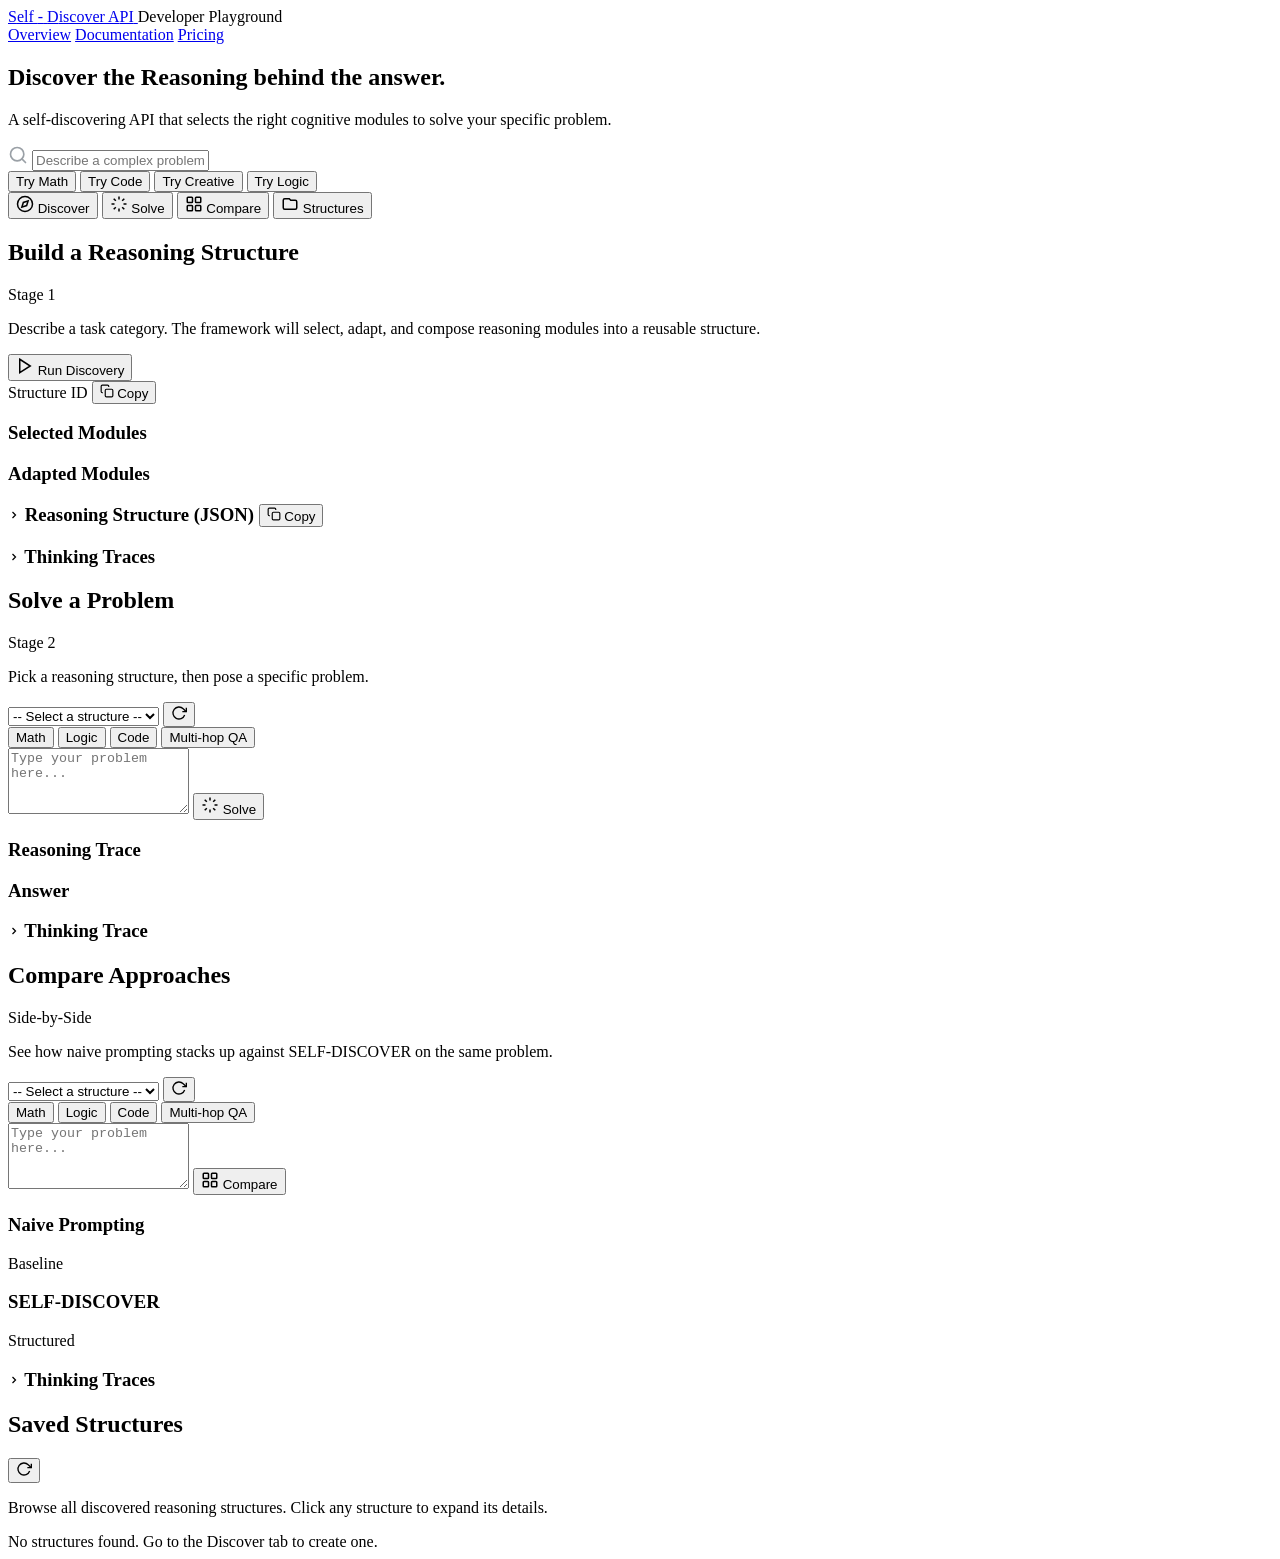
==== frontend/index.html @ 5d6c4130 "Add full SELF-DISCOVER POC app: FastAPI backend, frontend, tests, docs - Backend: FastAPI + aiosqlit" ====
<!DOCTYPE html>
<html lang="en">
<head>
  <meta charset="UTF-8" />
  <meta name="viewport" content="width=device-width, initial-scale=1.0" />
  <title>Self-Discover API — Developer Portal</title>
  <link rel="preconnect" href="https://fonts.googleapis.com">
  <link rel="preconnect" href="https://fonts.gstatic.com" crossorigin>
  <link href="https://fonts.googleapis.com/css2?family=Google+Sans:wght@400;500;700&family=Google+Sans+Display:wght@400;500;700&family=Roboto:wght@300;400;500&family=Roboto+Mono:wght@400;500&display=swap" rel="stylesheet">
  <link rel="stylesheet" href="/static/style.css" />
</head>
<body>

  <!-- ===== NAVBAR ===== -->
  <nav class="navbar">
    <div class="navbar-inner">
      <div class="navbar-left">
        <a href="/" class="brand">
          <span class="brand-s">S</span>elf <span class="brand-dash">-</span> <span class="brand-d">D</span>iscover <span class="brand-api"><span class="brand-a">A</span>PI</span>
        </a>
        <span class="brand-subtitle">Developer Playground</span>
      </div>
      <div class="navbar-right">
        <a href="/" class="nav-link active-link">Overview</a>
        <a href="/docs" class="nav-link">Documentation</a>
        <a href="#" class="nav-link">Pricing</a>
      </div>
    </div>
  </nav>

  <!-- ===== HERO ===== -->
  <section class="hero">
    <div class="hero-illustration">
      <div class="hero-shapes">
        <div class="shape shape-cube"></div>
        <div class="shape shape-sphere sphere-blue"></div>
        <div class="shape shape-sphere sphere-red"></div>
        <div class="shape shape-sphere sphere-yellow"></div>
        <div class="shape shape-block block-green"></div>
        <div class="shape shape-block block-red"></div>
        <div class="shape shape-diamond"></div>
      </div>
    </div>
    <h1 class="hero-title">Discover the <span class="highlight">Reasoning</span> behind the answer.</h1>
    <p class="hero-subtitle">A self-discovering API that selects the right cognitive modules to solve your specific problem.</p>
  </section>

  <!-- ===== SEARCH BAR (Discover input) ===== -->
  <div class="search-area">
    <div class="search-bar">
      <svg class="search-icon" width="20" height="20" viewBox="0 0 24 24" fill="none" stroke="#9aa0a6" stroke-width="2" stroke-linecap="round" stroke-linejoin="round"><circle cx="11" cy="11" r="8"/><path d="m21 21-4.3-4.3"/></svg>
      <input type="text" id="discover-task" class="search-input" placeholder="Describe a complex problem (e.g., 'Calculate the trajectory...' or 'Write a haiku about...')">
    </div>
    <div class="quick-fills">
      <button class="pill" data-fill="discover-task" data-value="Solve multi-step math word problems involving rates, percentages, and unit conversions">Try Math</button>
      <button class="pill" data-fill="discover-task" data-value="Debug Python code by identifying logical errors, off-by-one bugs, and incorrect algorithm implementations">Try Code</button>
      <button class="pill" data-fill="discover-task" data-value="Write creative stories that blend genres, use literary devices, and maintain consistent narrative voice">Try Creative</button>
      <button class="pill" data-fill="discover-task" data-value="Solve logical deduction puzzles that require tracking multiple constraints and relationships">Try Logic</button>
    </div>
  </div>

  <!-- ===== TABS ===== -->
  <div class="tabs-wrapper">
    <nav class="tabs">
      <button class="tab active" data-tab="discover">
        <svg width="18" height="18" viewBox="0 0 24 24" fill="none" stroke="currentColor" stroke-width="2"><circle cx="12" cy="12" r="10"/><path d="m16.2 7.8-2 6.3-6.4 2.1 2-6.3z"/></svg>
        Discover
      </button>
      <button class="tab" data-tab="solve">
        <svg width="18" height="18" viewBox="0 0 24 24" fill="none" stroke="currentColor" stroke-width="2"><path d="M12 2v4m0 12v4M4.93 4.93l2.83 2.83m8.48 8.48 2.83 2.83M2 12h4m12 0h4M4.93 19.07l2.83-2.83m8.48-8.48 2.83-2.83"/></svg>
        Solve
      </button>
      <button class="tab" data-tab="compare">
        <svg width="18" height="18" viewBox="0 0 24 24" fill="none" stroke="currentColor" stroke-width="2"><rect x="3" y="3" width="7" height="7" rx="1"/><rect x="14" y="3" width="7" height="7" rx="1"/><rect x="3" y="14" width="7" height="7" rx="1"/><rect x="14" y="14" width="7" height="7" rx="1"/></svg>
        Compare
      </button>
      <button class="tab" data-tab="structures">
        <svg width="18" height="18" viewBox="0 0 24 24" fill="none" stroke="currentColor" stroke-width="2"><path d="M3 7v10a2 2 0 0 0 2 2h14a2 2 0 0 0 2-2V9a2 2 0 0 0-2-2h-6l-2-2H5a2 2 0 0 0-2 2z"/></svg>
        Structures
      </button>
    </nav>
  </div>

  <main class="main-content">

    <!-- =========== DISCOVER TAB =========== -->
    <section id="tab-discover" class="tab-panel active">
      <div class="card">
        <div class="card-header">
          <h2>Build a Reasoning Structure</h2>
          <span class="card-badge badge-blue">Stage 1</span>
        </div>
        <p class="hint">Describe a task category. The framework will select, adapt, and compose reasoning modules into a reusable structure.</p>
        <button id="btn-discover" class="btn-primary">
          <svg width="18" height="18" viewBox="0 0 24 24" fill="none" stroke="currentColor" stroke-width="2"><polygon points="5 3 19 12 5 21 5 3"/></svg>
          Run Discovery
        </button>
      </div>

      <div id="discover-results" class="results hidden">
        <div class="card">
          <div class="structure-id-bar">
            <span class="id-label">Structure ID</span>
            <code id="discover-structure-id"></code>
            <button class="btn-copy" data-copy-target="discover-structure-id" title="Copy ID">
              <svg width="14" height="14" viewBox="0 0 24 24" fill="none" stroke="currentColor" stroke-width="2"><rect x="9" y="9" width="13" height="13" rx="2"/><path d="M5 15H4a2 2 0 0 1-2-2V4a2 2 0 0 1 2-2h9a2 2 0 0 1 2 2v1"/></svg>
              Copy
            </button>
          </div>
        </div>

        <div class="card">
          <h3>Selected Modules</h3>
          <ul id="discover-selected-modules"></ul>
        </div>

        <div class="card">
          <h3>Adapted Modules</h3>
          <ul id="discover-adapted-modules"></ul>
        </div>

        <div class="card collapsible-card">
          <h3 class="collapsible" data-target="discover-structure-json">
            <span class="arrow">
              <svg width="12" height="12" viewBox="0 0 24 24" fill="none" stroke="currentColor" stroke-width="2.5"><polyline points="9 18 15 12 9 6"/></svg>
            </span>
            Reasoning Structure (JSON)
            <button class="btn-copy btn-copy-inline" data-copy-block="discover-structure-json" title="Copy JSON">
              <svg width="14" height="14" viewBox="0 0 24 24" fill="none" stroke="currentColor" stroke-width="2"><rect x="9" y="9" width="13" height="13" rx="2"/><path d="M5 15H4a2 2 0 0 1-2-2V4a2 2 0 0 1 2-2h9a2 2 0 0 1 2 2v1"/></svg>
              Copy
            </button>
          </h3>
          <pre id="discover-structure-json" class="collapsed"><code></code></pre>
        </div>

        <div class="card collapsible-card">
          <h3 class="collapsible" data-target="discover-thinking">
            <span class="arrow">
              <svg width="12" height="12" viewBox="0 0 24 24" fill="none" stroke="currentColor" stroke-width="2.5"><polyline points="9 18 15 12 9 6"/></svg>
            </span>
            Thinking Traces
          </h3>
          <div id="discover-thinking" class="collapsed thinking-traces"></div>
        </div>
      </div>
    </section>

    <!-- =========== SOLVE TAB =========== -->
    <section id="tab-solve" class="tab-panel">
      <div class="card">
        <div class="card-header">
          <h2>Solve a Problem</h2>
          <span class="card-badge badge-green">Stage 2</span>
        </div>
        <p class="hint">Pick a reasoning structure, then pose a specific problem.</p>

        <div class="dropdown-row">
          <select id="solve-structure-select">
            <option value="">-- Select a structure --</option>
          </select>
          <button id="btn-refresh-solve" class="btn-icon" title="Refresh structures">
            <svg width="16" height="16" viewBox="0 0 24 24" fill="none" stroke="currentColor" stroke-width="2"><polyline points="23 4 23 10 17 10"/><path d="M20.49 15a9 9 0 1 1-2.12-9.36L23 10"/></svg>
          </button>
        </div>

        <div class="quick-fills" id="solve-quick-fills">
          <button class="pill" data-fill="solve-problem" data-value="A store offers a 20% discount on a $150 jacket. Then applies an additional 15% member discount on the reduced price. Sales tax is 8.5%. What is the final price?">Math</button>
          <button class="pill" data-fill="solve-problem" data-value="There are 5 houses in a row. Each is painted a different color: red, blue, green, yellow, white. Each owner has a different pet: dog, cat, bird, fish, hamster. The red house owner has a dog. The blue house is to the left of the green house. The cat owner lives next to the bird owner. The yellow house is on the far right. The fish owner lives in the center house. Who owns the hamster?">Logic</button>
          <button class="pill" data-fill="solve-problem" data-value="Find the bug in this Python code:\ndef find_second_largest(nums):\n    largest = nums[0]\n    second = nums[1]\n    for n in nums[2:]:\n        if n > largest:\n            second = largest\n            largest = n\n        elif n > second:\n            second = n\n    return second">Code</button>
          <button class="pill" data-fill="solve-problem" data-value="Marie Curie was born in Warsaw. Warsaw is the capital of Poland. Poland is in the European Union. The European Union was established by the Maastricht Treaty in 1993. How many years after the establishment of the EU was the country of Marie Curie's birth a member, given Poland joined in 2004?">Multi-hop QA</button>
        </div>

        <textarea id="solve-problem" rows="4" placeholder="Type your problem here..."></textarea>
        <button id="btn-solve" class="btn-primary">
          <svg width="18" height="18" viewBox="0 0 24 24" fill="none" stroke="currentColor" stroke-width="2"><path d="M12 2v4m0 12v4M4.93 4.93l2.83 2.83m8.48 8.48 2.83 2.83M2 12h4m12 0h4M4.93 19.07l2.83-2.83m8.48-8.48 2.83-2.83"/></svg>
          Solve
        </button>
      </div>

      <div id="solve-results" class="results hidden">
        <div class="card">
          <h3>Reasoning Trace</h3>
          <div id="solve-reasoning" class="reasoning-block"></div>
        </div>
        <div class="card answer-card">
          <h3>Answer</h3>
          <div id="solve-answer" class="answer-block"></div>
        </div>
        <div class="card collapsible-card">
          <h3 class="collapsible" data-target="solve-thinking">
            <span class="arrow">
              <svg width="12" height="12" viewBox="0 0 24 24" fill="none" stroke="currentColor" stroke-width="2.5"><polyline points="9 18 15 12 9 6"/></svg>
            </span>
            Thinking Trace
          </h3>
          <div id="solve-thinking" class="collapsed thinking-traces"></div>
        </div>
      </div>
    </section>

    <!-- =========== COMPARE TAB =========== -->
    <section id="tab-compare" class="tab-panel">
      <div class="card">
        <div class="card-header">
          <h2>Compare Approaches</h2>
          <span class="card-badge badge-yellow">Side-by-Side</span>
        </div>
        <p class="hint">See how naive prompting stacks up against SELF-DISCOVER on the same problem.</p>

        <div class="dropdown-row">
          <select id="compare-structure-select">
            <option value="">-- Select a structure --</option>
          </select>
          <button id="btn-refresh-compare" class="btn-icon" title="Refresh structures">
            <svg width="16" height="16" viewBox="0 0 24 24" fill="none" stroke="currentColor" stroke-width="2"><polyline points="23 4 23 10 17 10"/><path d="M20.49 15a9 9 0 1 1-2.12-9.36L23 10"/></svg>
          </button>
        </div>

        <div class="quick-fills" id="compare-quick-fills">
          <button class="pill" data-fill="compare-problem" data-value="A store offers a 20% discount on a $150 jacket. Then applies an additional 15% member discount on the reduced price. Sales tax is 8.5%. What is the final price?">Math</button>
          <button class="pill" data-fill="compare-problem" data-value="There are 5 houses in a row. Each is painted a different color: red, blue, green, yellow, white. Each owner has a different pet: dog, cat, bird, fish, hamster. The red house owner has a dog. The blue house is to the left of the green house. The cat owner lives next to the bird owner. The yellow house is on the far right. The fish owner lives in the center house. Who owns the hamster?">Logic</button>
          <button class="pill" data-fill="compare-problem" data-value="Find the bug in this Python code:\ndef find_second_largest(nums):\n    largest = nums[0]\n    second = nums[1]\n    for n in nums[2:]:\n        if n > largest:\n            second = largest\n            largest = n\n        elif n > second:\n            second = n\n    return second">Code</button>
          <button class="pill" data-fill="compare-problem" data-value="Marie Curie was born in Warsaw. Warsaw is the capital of Poland. Poland is in the European Union. The European Union was established by the Maastricht Treaty in 1993. How many years after the establishment of the EU was the country of Marie Curie's birth a member, given Poland joined in 2004?">Multi-hop QA</button>
        </div>

        <textarea id="compare-problem" rows="4" placeholder="Type your problem here..."></textarea>
        <button id="btn-compare" class="btn-primary">
          <svg width="18" height="18" viewBox="0 0 24 24" fill="none" stroke="currentColor" stroke-width="2"><rect x="3" y="3" width="7" height="7" rx="1"/><rect x="14" y="3" width="7" height="7" rx="1"/><rect x="3" y="14" width="7" height="7" rx="1"/><rect x="14" y="14" width="7" height="7" rx="1"/></svg>
          Compare
        </button>
      </div>

      <div id="compare-results" class="results hidden">
        <div class="compare-grid">
          <div class="card compare-panel naive-panel">
            <div class="panel-header">
              <h3>Naive Prompting</h3>
              <span class="badge badge-naive">Baseline</span>
            </div>
            <div class="reasoning-block" id="compare-naive-reasoning"></div>
            <div class="answer-block" id="compare-naive-answer"></div>
          </div>

          <div class="card compare-panel sd-panel">
            <div class="panel-header">
              <h3>SELF-DISCOVER</h3>
              <span class="badge badge-sd">Structured</span>
            </div>
            <div class="reasoning-block" id="compare-sd-reasoning"></div>
            <div class="answer-block" id="compare-sd-answer"></div>
          </div>
        </div>

        <div class="card collapsible-card">
          <h3 class="collapsible" data-target="compare-thinking">
            <span class="arrow">
              <svg width="12" height="12" viewBox="0 0 24 24" fill="none" stroke="currentColor" stroke-width="2.5"><polyline points="9 18 15 12 9 6"/></svg>
            </span>
            Thinking Traces
          </h3>
          <div id="compare-thinking" class="collapsed thinking-traces"></div>
        </div>
      </div>
    </section>

    <!-- =========== STRUCTURES TAB =========== -->
    <section id="tab-structures" class="tab-panel">
      <div class="card">
        <div class="card-header">
          <h2>Saved Structures</h2>
          <button id="btn-refresh-structures" class="btn-icon" title="Refresh structures">
            <svg width="16" height="16" viewBox="0 0 24 24" fill="none" stroke="currentColor" stroke-width="2"><polyline points="23 4 23 10 17 10"/><path d="M20.49 15a9 9 0 1 1-2.12-9.36L23 10"/></svg>
          </button>
        </div>
        <p class="hint">Browse all discovered reasoning structures. Click any structure to expand its details.</p>
      </div>

      <div id="structures-list" class="structures-list">
        <div class="structures-empty">No structures found. Go to the Discover tab to create one.</div>
      </div>
    </section>

  </main>

  <div id="global-error" class="global-error hidden"></div>

  <script src="/static/app.js"></script>
</body>
</html>
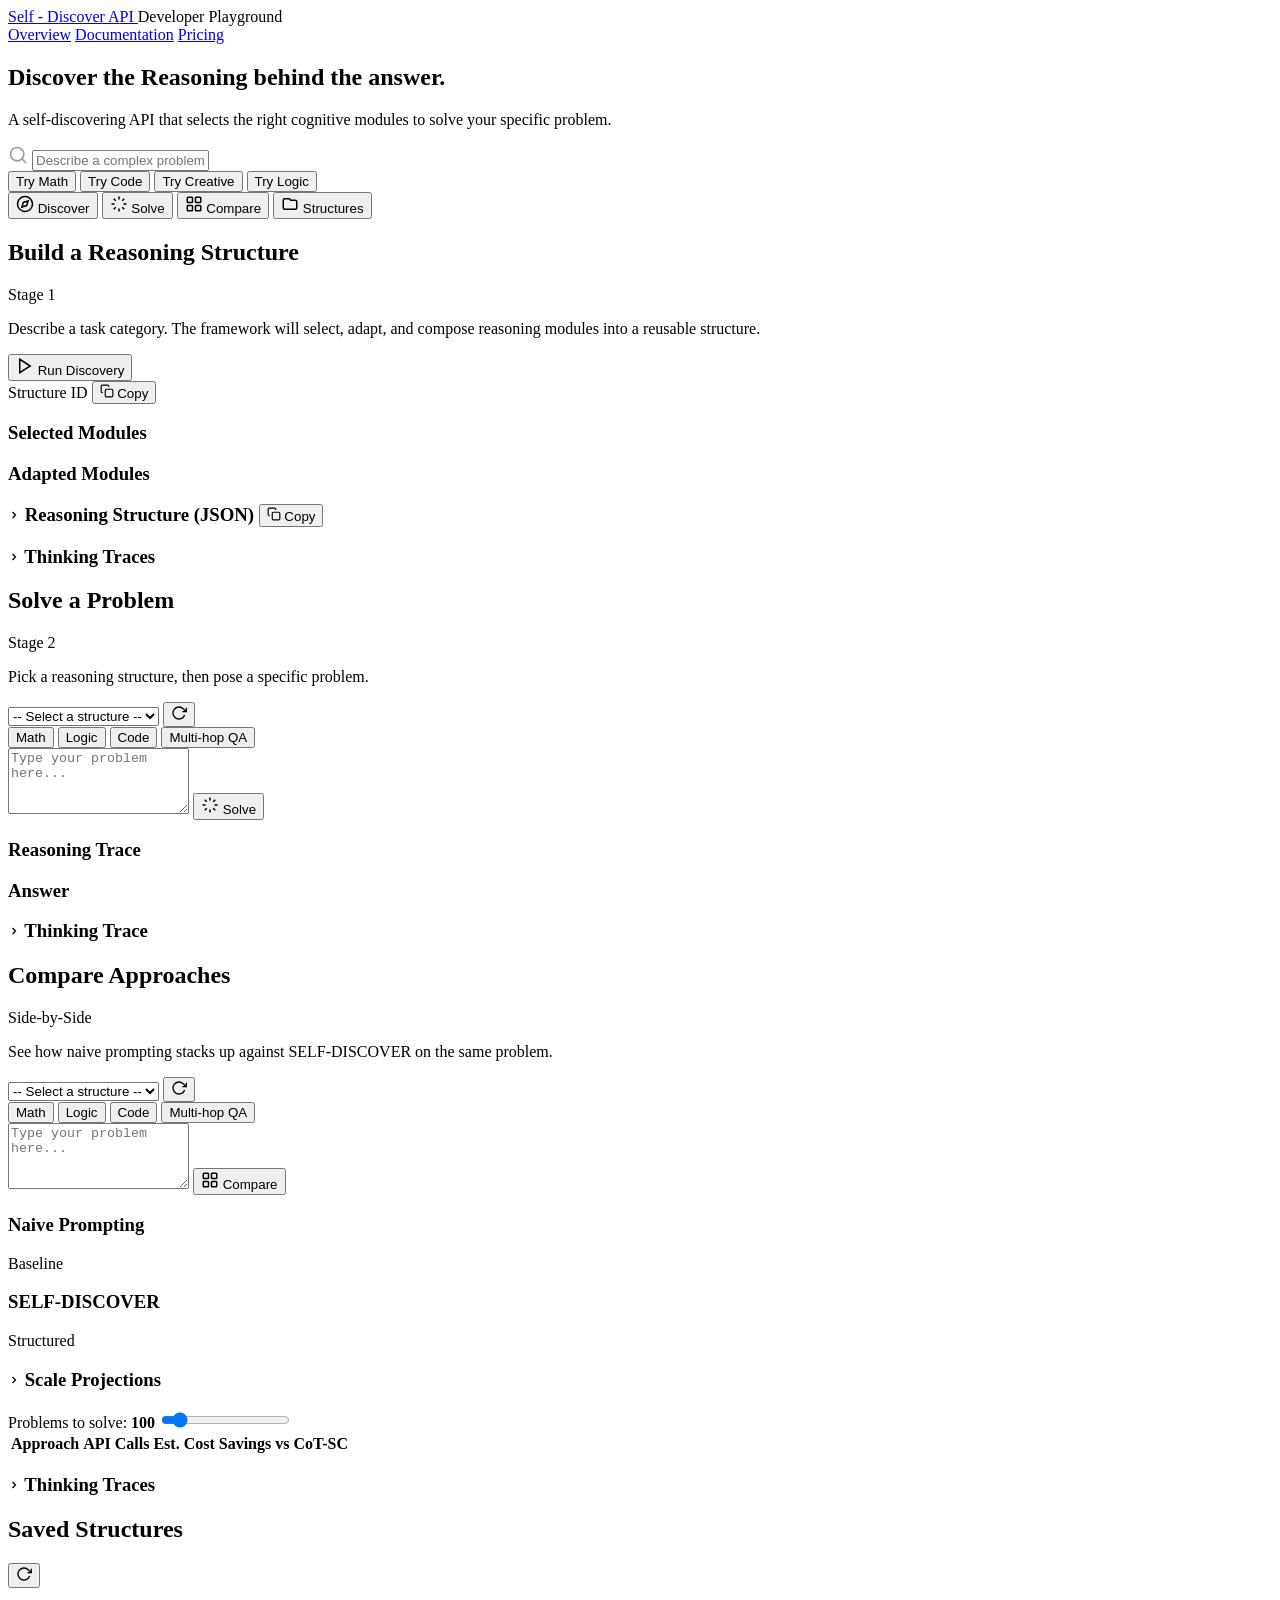
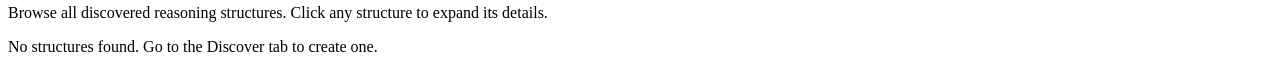
==== commit 853eb6ee: "Add cost tracking and scale projections to compare feature Extract token usage from Gemini responses" ====
--- a/frontend/index.html
+++ b/frontend/index.html
@@ -231,6 +231,10 @@
       </div>
 
       <div id="compare-results" class="results hidden">
+
+        <!-- Cost summary cards -->
+        <div id="compare-cost-cards" class="cost-cards-grid"></div>
+
         <div class="compare-grid">
           <div class="card compare-panel naive-panel">
             <div class="panel-header">
@@ -251,6 +255,34 @@
           </div>
         </div>
 
+        <!-- Scale projections (collapsible) -->
+        <div class="card collapsible-card">
+          <h3 class="collapsible" data-target="compare-projections">
+            <span class="arrow">
+              <svg width="12" height="12" viewBox="0 0 24 24" fill="none" stroke="currentColor" stroke-width="2.5"><polyline points="9 18 15 12 9 6"/></svg>
+            </span>
+            Scale Projections
+          </h3>
+          <div id="compare-projections" class="collapsed">
+            <div class="projections-controls">
+              <label for="projection-slider">Problems to solve: <strong id="projection-count">100</strong></label>
+              <input type="range" id="projection-slider" min="1" max="1000" value="100" step="1">
+            </div>
+            <div id="projection-bar-chart" class="bar-chart"></div>
+            <table id="projection-table" class="projection-table">
+              <thead>
+                <tr>
+                  <th>Approach</th>
+                  <th>API Calls</th>
+                  <th>Est. Cost</th>
+                  <th>Savings vs CoT-SC</th>
+                </tr>
+              </thead>
+              <tbody></tbody>
+            </table>
+          </div>
+        </div>
+
         <div class="card collapsible-card">
           <h3 class="collapsible" data-target="compare-thinking">
             <span class="arrow">
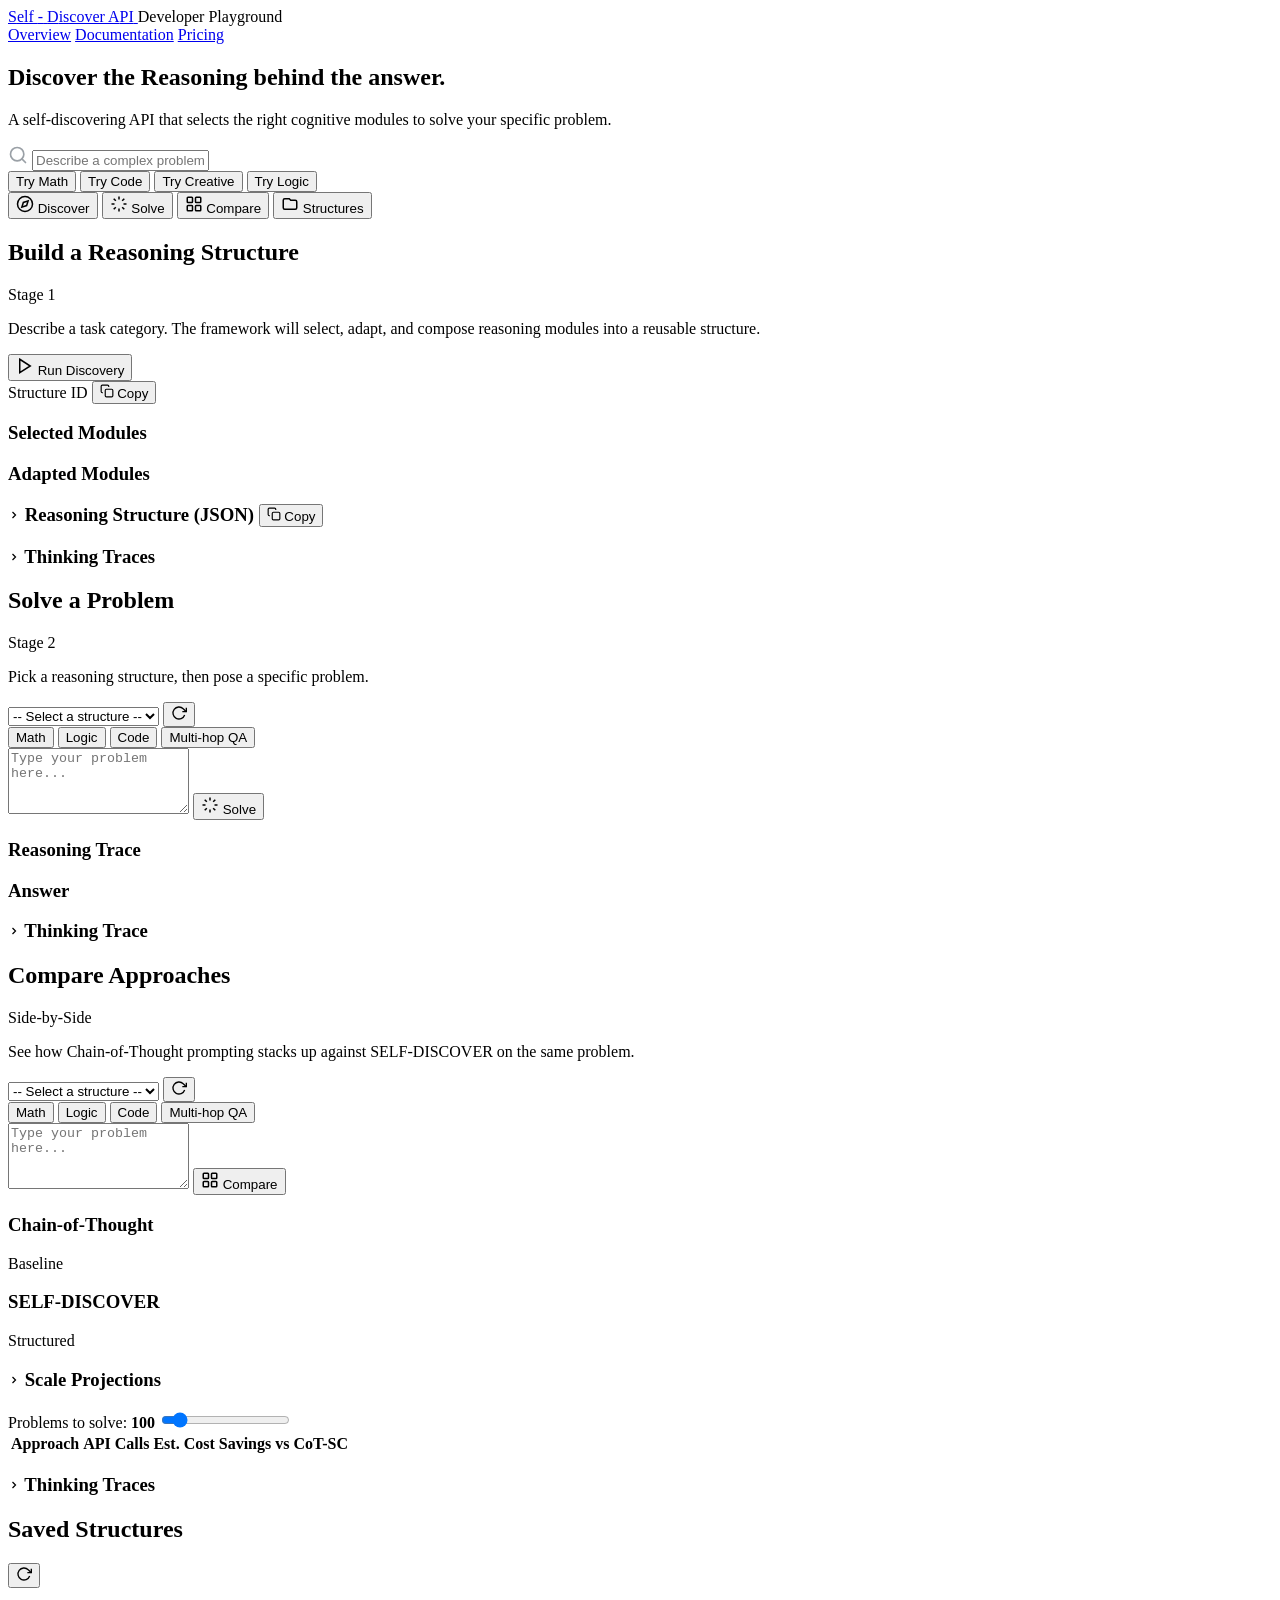
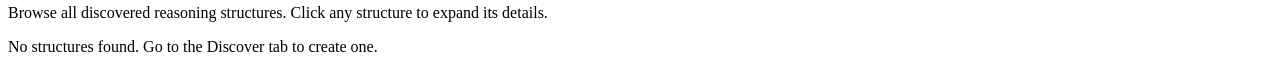
==== commit dd89fc41: "Add pricing page with interactive margin calculator; rename naive→CoT across codebase - New /pricing" ====
--- a/frontend/index.html
+++ b/frontend/index.html
@@ -23,7 +23,7 @@
       <div class="navbar-right">
         <a href="/" class="nav-link active-link">Overview</a>
         <a href="/docs" class="nav-link">Documentation</a>
-        <a href="#" class="nav-link">Pricing</a>
+        <a href="/pricing" class="nav-link">Pricing</a>
       </div>
     </div>
   </nav>
@@ -205,7 +205,7 @@
           <h2>Compare Approaches</h2>
           <span class="card-badge badge-yellow">Side-by-Side</span>
         </div>
-        <p class="hint">See how naive prompting stacks up against SELF-DISCOVER on the same problem.</p>
+        <p class="hint">See how Chain-of-Thought prompting stacks up against SELF-DISCOVER on the same problem.</p>
 
         <div class="dropdown-row">
           <select id="compare-structure-select">
@@ -236,13 +236,13 @@
         <div id="compare-cost-cards" class="cost-cards-grid"></div>
 
         <div class="compare-grid">
-          <div class="card compare-panel naive-panel">
+          <div class="card compare-panel cot-panel">
             <div class="panel-header">
-              <h3>Naive Prompting</h3>
-              <span class="badge badge-naive">Baseline</span>
+              <h3>Chain-of-Thought</h3>
+              <span class="badge badge-cot">Baseline</span>
             </div>
-            <div class="reasoning-block" id="compare-naive-reasoning"></div>
-            <div class="answer-block" id="compare-naive-answer"></div>
+            <div class="reasoning-block" id="compare-cot-reasoning"></div>
+            <div class="answer-block" id="compare-cot-answer"></div>
           </div>
 
           <div class="card compare-panel sd-panel">
